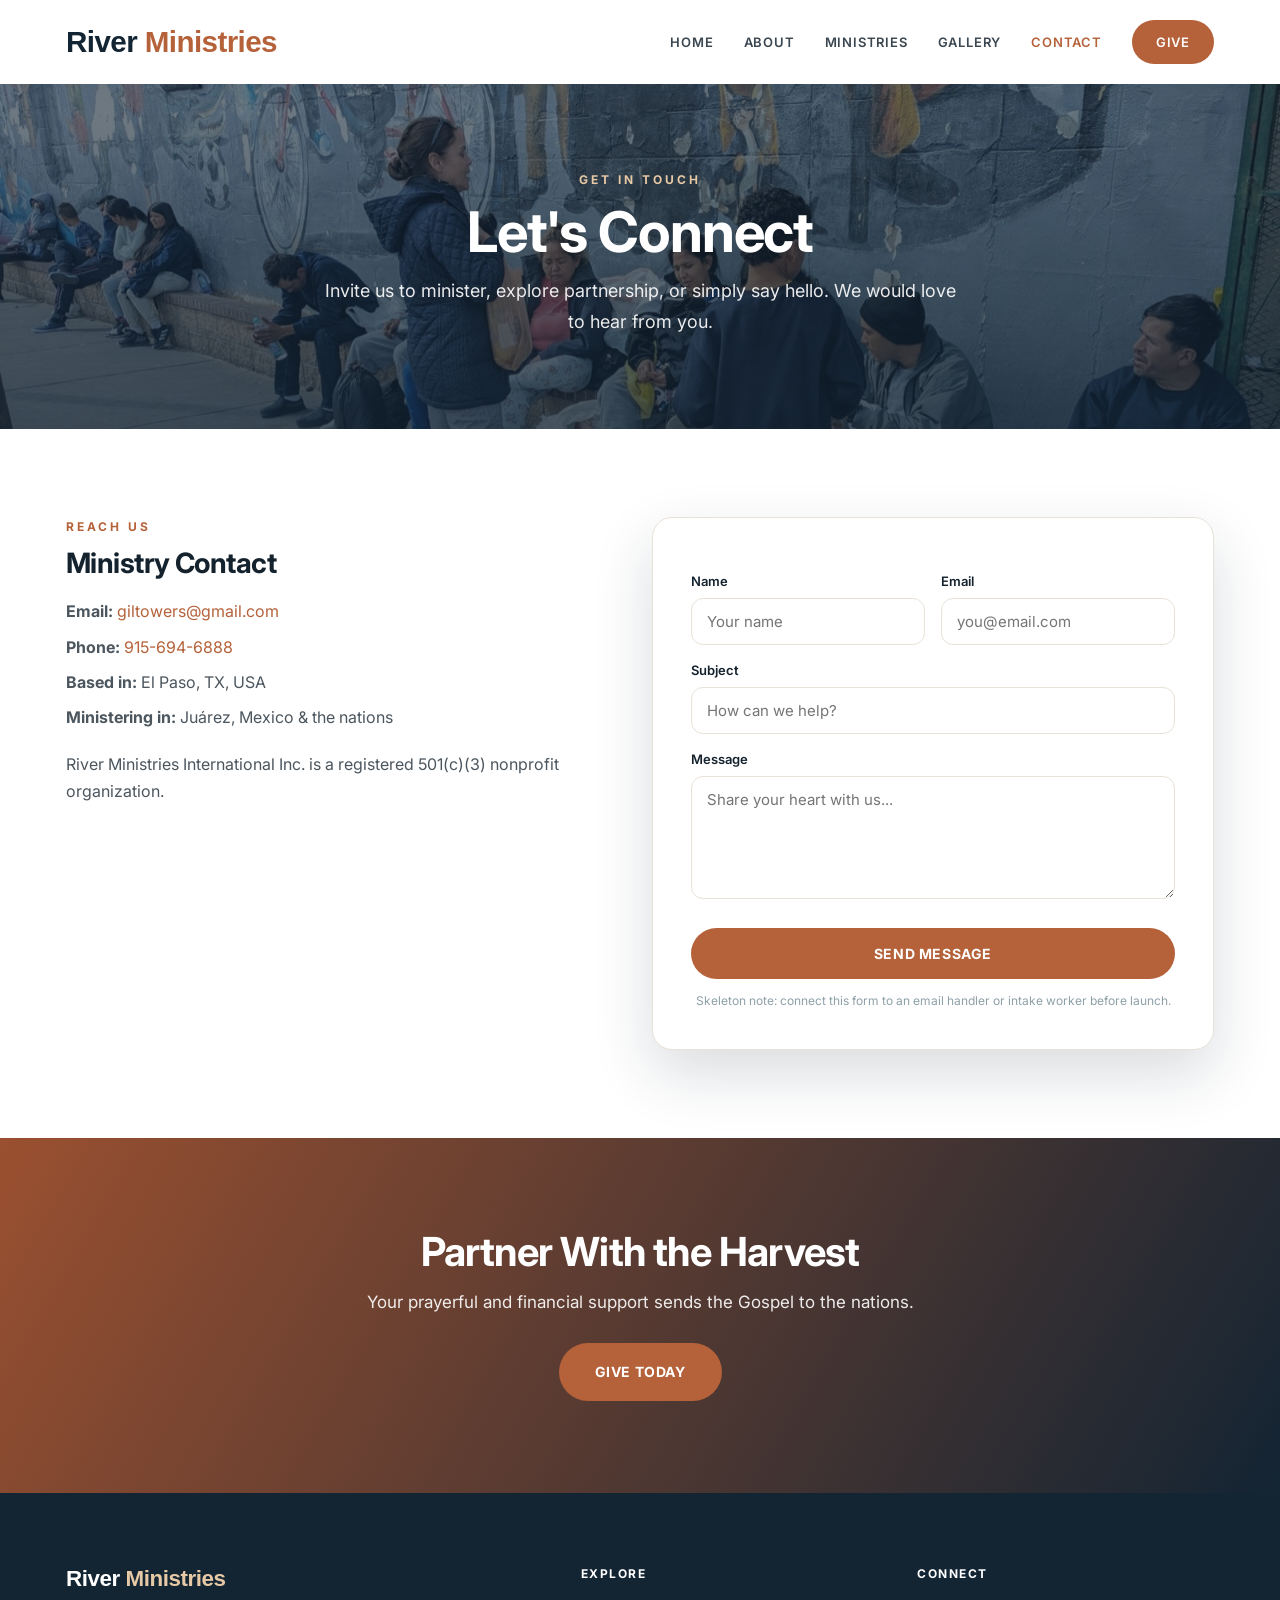
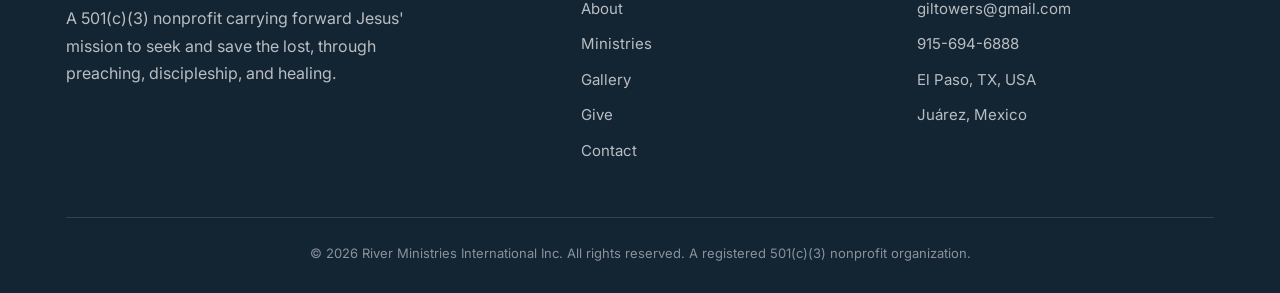
==== contact.html @ 870e4832 "Initial site: River Ministries International Six pages (home, about, ministries, gallery, give, cont" ====
<!DOCTYPE html>
<html lang="en">
<head>
  <meta charset="UTF-8">
  <meta name="viewport" content="width=device-width, initial-scale=1.0">
  <title>Contact | River Ministries International</title>
  <meta name="description" content="Reach River Ministries International to invite us to minister, partner with the work, or learn more. Based in El Paso, TX and Juárez, Mexico.">
  <link rel="preconnect" href="https://fonts.googleapis.com">
  <link href="https://fonts.googleapis.com/css2?family=Poppins:wght@500;600;700;800&family=Inter:wght@400;500;600;700&display=swap" rel="stylesheet">
  <link rel="stylesheet" href="css/style.css">
</head>
<body>
  <nav class="navbar">
    <div class="nav-inner">
      <a href="index.html" class="nav-logo">River<span> Ministries</span></a>
      <div class="nav-links">
        <a href="index.html">Home</a>
        <a href="about.html">About</a>
        <a href="ministries.html">Ministries</a>
        <a href="gallery.html">Gallery</a>
        <a href="contact.html" class="active">Contact</a>
        <a href="give.html" class="nav-cta">Give</a>
      </div>
      <button class="hamburger" aria-label="Menu"><span></span><span></span><span></span></button>
    </div>
  </nav>

  <header class="page-head has-photo" style="background-image:linear-gradient(rgba(19,36,51,.55),rgba(19,36,51,.78)),url('assets/img/street-evangelism-1.jpg');background-position:center 22%">
    <div class="wrap">
      <div class="eyebrow" style="color:var(--gold)">Get in Touch</div>
      <h1>Let's Connect</h1>
      <p>Invite us to minister, explore partnership, or simply say hello. We would love to hear from you.</p>
    </div>
  </header>

  <section class="section">
    <div class="wrap grid grid-2" style="align-items:start">
      <!-- contact info -->
      <div>
        <div class="eyebrow">Reach Us</div>
        <h2 style="font-size:28px;margin:10px 0 20px">Ministry Contact</h2>
        <p style="margin-bottom:8px"><strong>Email:</strong> <a href="mailto:giltowers@gmail.com">giltowers@gmail.com</a></p>
        <p style="margin-bottom:8px"><strong>Phone:</strong> <a href="tel:9156946888">915-694-6888</a></p>
        <p style="margin-bottom:8px"><strong>Based in:</strong> El Paso, TX, USA</p>
        <p style="margin-bottom:8px"><strong>Ministering in:</strong> Juárez, Mexico &amp; the nations</p>
        <p style="margin-top:20px">River Ministries International Inc. is a registered 501(c)(3) nonprofit organization.</p>
      </div>

      <!-- contact form (skeleton: wire action to email handler / worker) -->
      <form class="form" action="#" method="POST">
        <div class="row">
          <div>
            <label for="name">Name</label>
            <input id="name" name="name" type="text" required placeholder="Your name">
          </div>
          <div>
            <label for="email">Email</label>
            <input id="email" name="email" type="email" required placeholder="you@email.com">
          </div>
        </div>
        <label for="subject">Subject</label>
        <input id="subject" name="subject" type="text" placeholder="How can we help?">
        <label for="message">Message</label>
        <textarea id="message" name="message" rows="5" required placeholder="Share your heart with us..."></textarea>
        <button type="submit" class="btn btn-gold">Send Message</button>
        <p style="font-size:12px;text-align:center;margin-top:12px;color:#8ea0a8">Skeleton note: connect this form to an email handler or intake worker before launch.</p>
      </form>
    </div>
  </section>

  <section class="cta-band">
    <div class="wrap">
      <h2>Partner With the Harvest</h2>
      <p>Your prayerful and financial support sends the Gospel to the nations.</p>
      <a href="give.html" class="btn btn-gold">Give Today</a>
    </div>
  </section>

  <footer class="footer">
    <div class="wrap">
      <div class="footer-cols">
        <div>
          <h3>River<span> Ministries</span></h3>
          <p>A 501(c)(3) nonprofit carrying forward Jesus' mission to seek and save the lost, through preaching, discipleship, and healing.</p>
        </div>
        <div>
          <h4>Explore</h4>
          <a href="about.html">About</a>
          <a href="ministries.html">Ministries</a>
          <a href="gallery.html">Gallery</a>
          <a href="give.html">Give</a>
          <a href="contact.html">Contact</a>
        </div>
        <div>
          <h4>Connect</h4>
          <a href="mailto:giltowers@gmail.com">giltowers@gmail.com</a>
          <a href="tel:9156946888">915-694-6888</a>
          <a href="contact.html">El Paso, TX, USA</a>
          <a href="contact.html">Juárez, Mexico</a>
        </div>
      </div>
      <div class="footer-bottom">&copy; 2026 River Ministries International Inc. All rights reserved. A registered 501(c)(3) nonprofit organization.</div>
    </div>
  </footer>
  <script src="js/main.js"></script>
</body>
</html>
---- css/style.css ----
/* ===================================================================
   River Ministries International
   Architecture modeled on lifepointecc.com (Gil's reference):
   full-bleed photo hero + gathering times, alternating big-image
   sections, full-bleed statement band, journey-organized footer.
   Photo-forward by design. Colors via :root vars for easy tuning.
   =================================================================== */
:root{
  --navy:#132433;
  --navy-2:#1c3547;
  --clay:#b5623a;      /* warm accent */
  --clay-dk:#9a5030;
  --sand:#e7c9a6;      /* soft warm highlight */
  --ink:#14222e;
  --body:#4c565e;
  --bg:#ffffff;
  --bg-soft:#f6f2ec;
  --line:#e9e2d8;
  --wrap:1200px;
  --shadow:0 24px 60px rgba(19,36,51,0.16);
}
*{margin:0;padding:0;box-sizing:border-box}
html{scroll-behavior:smooth}
body{font-family:'Inter',-apple-system,Segoe UI,Roboto,sans-serif;color:var(--body);background:var(--bg);line-height:1.7;-webkit-font-smoothing:antialiased}
h1,h2,h3,h4{font-family:'Sora','Inter',sans-serif;color:var(--ink);line-height:1.1;font-weight:700;letter-spacing:-.02em}
a{color:var(--clay);text-decoration:none;transition:.2s}
img{max-width:100%;display:block}
.wrap{max-width:var(--wrap);margin:0 auto;padding:0 26px}
.kicker{font-family:'Inter',sans-serif;font-size:12px;font-weight:700;letter-spacing:3px;text-transform:uppercase;color:var(--clay)}

/* buttons */
.btn{display:inline-flex;align-items:center;gap:8px;padding:15px 34px;border-radius:999px;font-family:'Inter',sans-serif;
  font-weight:700;font-size:14px;letter-spacing:.6px;text-transform:uppercase;cursor:pointer;border:2px solid transparent;transition:.2s}
.btn-clay{background:var(--clay);color:#fff}
.btn-clay:hover{background:var(--clay-dk);color:#fff}
.btn-navy{background:var(--navy);color:#fff}
.btn-navy:hover{background:var(--navy-2);color:#fff}
.btn-ghost-light{background:transparent;border-color:rgba(255,255,255,.7);color:#fff}
.btn-ghost-light:hover{background:#fff;color:var(--navy)}
.btn-ghost{background:transparent;border-color:var(--navy);color:var(--navy)}
.btn-ghost:hover{background:var(--navy);color:#fff}

/* ---- navbar: transparent over hero, solid white on scroll ---- */
.navbar{position:fixed;top:0;left:0;right:0;z-index:60;transition:.3s}
.nav-inner{max-width:var(--wrap);margin:0 auto;padding:0 26px;height:84px;display:flex;align-items:center;justify-content:space-between;gap:2.5rem}
.nav-logo{font-family:'Sora',sans-serif;font-weight:800;font-size:1.85rem;letter-spacing:-.02em;color:#fff;white-space:nowrap}
.nav-logo span{color:var(--sand)}
.nav-links{display:flex;align-items:center;gap:30px}
.nav-links a{font-size:13px;font-weight:600;letter-spacing:.8px;text-transform:uppercase;color:rgba(255,255,255,.9)}
.nav-links a:hover,.nav-links a.active{color:var(--sand)}
.nav-links a.nav-cta{background:var(--clay);color:#fff;padding:11px 24px;border-radius:999px}
.nav-links a.nav-cta:hover{background:var(--clay-dk)}
.hamburger{display:none;flex-direction:column;gap:5px;background:none;border:0;cursor:pointer}
.hamburger span{width:26px;height:2px;background:#fff;transition:.3s}
/* scrolled state */
.navbar.scrolled{background:#fff;box-shadow:0 6px 24px rgba(19,36,51,.09)}
.navbar.scrolled .nav-logo{color:var(--navy)}
.navbar.scrolled .nav-logo span{color:var(--clay)}
.navbar.scrolled .nav-links a{color:#3a4650}
.navbar.scrolled .nav-links a:hover,.navbar.scrolled .nav-links a.active{color:var(--clay)}
.navbar.scrolled .nav-links a.nav-cta{color:#fff}
.navbar.scrolled .hamburger span{background:var(--navy)}

/* ---- full-bleed hero ---- */
.hero-full{position:relative;min-height:94vh;display:flex;align-items:center;text-align:center;color:#fff;
  background:linear-gradient(180deg,rgba(19,36,51,.45),rgba(19,36,51,.78)),linear-gradient(150deg,var(--navy),#20475a);
  background-size:cover;background-position:center}
/* Drop hero photo/still: add class="hero-full has-photo" + assets/img/hero.jpg */
.hero-full.has-photo{background-image:linear-gradient(180deg,rgba(19,36,51,.40),rgba(19,36,51,.80)),url('../assets/img/hero.jpg')}
.hero-full .wrap{width:100%;padding-top:110px;padding-bottom:70px}
.hero-full .kicker{color:var(--sand)}
.hero-full h1{color:#fff;font-size:clamp(44px,8vw,86px);font-weight:800;margin:18px 0 20px}
.hero-full .lead{max-width:660px;margin:0 auto 26px;font-size:20px;color:rgba(255,255,255,.92)}
.times{display:inline-flex;flex-wrap:wrap;gap:0;border:1px solid rgba(255,255,255,.35);border-radius:999px;overflow:hidden;margin-bottom:30px}
.times div{padding:12px 26px;font-family:'Sora',sans-serif;font-weight:600;font-size:14px;letter-spacing:1px;text-transform:uppercase;color:#fff;border-right:1px solid rgba(255,255,255,.25)}
.times div:last-child{border-right:0}
.scroll-hint{position:absolute;bottom:26px;left:50%;transform:translateX(-50%);color:rgba(255,255,255,.7);font-size:12px;letter-spacing:2px;text-transform:uppercase}

/* ---- alternating big-image feature rows ---- */
.feature{display:grid;grid-template-columns:1fr 1fr;align-items:stretch;min-height:520px}
.feature .media{background:center/cover no-repeat;min-height:420px;position:relative;display:flex;align-items:center;justify-content:center;color:#8a6a4a;font-size:13px;letter-spacing:1px;text-transform:uppercase;text-align:center;padding:24px}
.feature .media.ph{background:linear-gradient(135deg,#ead9c4,#dcc4a4);box-shadow:inset 0 0 0 1px rgba(154,80,48,.12)}
.feature .body{display:flex;flex-direction:column;justify-content:center;padding:76px 8% 76px 8%}
.feature.reverse .media{order:2}
.feature.reverse .body{order:1}
.feature.soft{background:var(--bg-soft)}
.feature .kicker{margin-bottom:14px}
.feature h2{font-size:clamp(28px,3.6vw,42px);margin-bottom:18px}
.feature p{font-size:17px;margin-bottom:14px}
.feature .btn{margin-top:16px;align-self:flex-start}

/* ---- full-bleed statement band ---- */
.band{position:relative;color:#fff;text-align:center;padding:110px 0;
  background:linear-gradient(rgba(19,36,51,.72),rgba(19,36,51,.82)),linear-gradient(120deg,var(--clay-dk),var(--navy));
  background-size:cover;background-position:center}
.band.has-photo{background-image:linear-gradient(rgba(19,36,51,.55),rgba(19,36,51,.72)),url('../assets/img/band.jpg')}
.band h2{color:#fff;font-size:clamp(28px,4.4vw,48px);max-width:820px;margin:0 auto 40px}
.band-nums{display:flex;justify-content:center;gap:64px;flex-wrap:wrap}
.band-nums div b{display:block;font-family:'Sora',sans-serif;font-weight:800;font-size:52px;color:var(--sand);line-height:1}
.band-nums div span{font-size:13px;letter-spacing:2px;text-transform:uppercase;color:rgba(255,255,255,.85)}

/* ---- connect / newsletter ---- */
.connect{background:var(--bg-soft);text-align:center;padding:92px 0}
.connect h2{font-size:clamp(26px,3.4vw,40px);margin-bottom:14px}
.connect p{max-width:560px;margin:0 auto 26px;font-size:17px}
.connect .socials{display:flex;gap:14px;justify-content:center;flex-wrap:wrap}

/* interior page banner (kept for other pages) */
.page-head{position:relative;color:#fff;text-align:center;padding:170px 0 92px;
  background:linear-gradient(rgba(19,36,51,.55),rgba(19,36,51,.8)),linear-gradient(150deg,var(--navy),#20475a);background-size:cover;background-position:center}
.page-head .kicker{color:var(--sand)}
.page-head h1{color:#fff;font-size:clamp(34px,5.5vw,56px);margin:12px 0 12px}
.page-head p{max-width:640px;margin:0 auto;color:rgba(255,255,255,.9);font-size:18px}

/* generic content section + prose (interior pages) */
.section{padding:88px 0}
.section-soft{background:var(--bg-soft)}
.prose{max-width:820px;margin:0 auto}
.prose h2{font-size:clamp(26px,3.4vw,38px);margin:0 0 18px}
.prose h3{font-size:22px;margin:32px 0 12px}
.prose p{margin-bottom:14px}

/* forms */
.form{max-width:660px;margin:0 auto;background:#fff;border:1px solid var(--line);border-radius:20px;padding:38px;box-shadow:var(--shadow)}
.form .row{display:grid;grid-template-columns:1fr 1fr;gap:16px}
.form label{display:block;font-size:13px;font-weight:600;color:var(--ink);margin:14px 0 6px}
.form input,.form textarea{width:100%;padding:13px 15px;border:1px solid var(--line);border-radius:12px;font-family:inherit;font-size:15px;color:var(--ink)}
.form input:focus,.form textarea:focus{outline:none;border-color:var(--clay)}
.form .btn{width:100%;justify-content:center;margin-top:20px}

/* give tiers (interior) */
.give-grid{display:grid;grid-template-columns:repeat(3,1fr);gap:20px}
.give-card{border:1px solid var(--line);border-radius:20px;padding:30px;text-align:center;background:#fff}
.give-card.feat{border-color:var(--clay);box-shadow:var(--shadow)}
.give-card .amt{font-family:'Sora',sans-serif;font-weight:800;font-size:36px;color:var(--navy);margin:6px 0}

/* gallery (interior) */
.gallery{display:grid;grid-template-columns:repeat(3,1fr);gap:14px}
.gallery .ph,.gallery img{aspect-ratio:4/3;object-fit:cover;border-radius:14px}
.gallery .ph{background:linear-gradient(135deg,#ead9c4,#dcc4a4);
  display:flex;align-items:center;justify-content:center;color:#8a6a4a;font-size:12px;text-align:center;padding:12px}
.gallery img{width:100%;height:100%;background:#e9e2d8;box-shadow:0 8px 24px rgba(19,36,51,.08)}

/* ---- footer hub ---- */
.footer{background:var(--navy);color:rgba(255,255,255,.7);padding:74px 0 28px}
.footer-top{display:grid;grid-template-columns:1.6fr 1fr 1fr 1fr;gap:40px;margin-bottom:44px}
.footer h3{color:#fff;font-family:'Sora',sans-serif;font-weight:800;font-size:1.4rem;margin-bottom:14px}
.footer h3 span{color:var(--sand)}
.footer .tag{max-width:320px;margin-bottom:18px}
.footer h4{color:#fff;font-size:12px;text-transform:uppercase;letter-spacing:1.5px;margin-bottom:16px}
.footer a{display:block;color:rgba(255,255,255,.7);margin-bottom:10px;font-size:15px}
.footer a:hover{color:var(--sand)}
.footer .ftimes{font-family:'Sora',sans-serif;color:#fff;font-weight:600;letter-spacing:1px}
.footer-bottom{border-top:1px solid rgba(255,255,255,.13);padding-top:24px;text-align:center;font-size:13px;color:rgba(255,255,255,.5)}

/* ===================================================================
   Interior pages (about / ministries): reconcile the earlier skeleton
   markup (.eyebrow/.split/.card/.grid/.cta-band/.btn-gold/.ic) with the
   re-skinned system. Additive only. --gold aliases the sand highlight.
   =================================================================== */
:root{--gold:#e7c9a6}
.eyebrow{font-family:'Inter',sans-serif;font-size:12px;font-weight:700;letter-spacing:3px;text-transform:uppercase;color:var(--clay)}

/* two-up image + text row */
.split{display:grid;grid-template-columns:1fr 1fr;gap:56px;align-items:center}
.split img,.split .ph{width:100%;aspect-ratio:4/5;object-fit:cover;border-radius:20px;box-shadow:var(--shadow)}
.split .ph{background:linear-gradient(135deg,#ead9c4,#dcc4a4);display:flex;align-items:center;justify-content:center;color:#8a6a4a;font-size:13px;text-align:center;padding:20px}

/* card grids */
.grid{display:grid;gap:24px}
.grid-2{grid-template-columns:repeat(2,1fr)}
.grid-3{grid-template-columns:repeat(3,1fr)}
.card{background:#fff;border:1px solid var(--line);border-radius:20px;padding:34px}
.section-soft .card{background:#fff}
.card h3{font-size:22px;margin-bottom:8px}
.card .ic{width:54px;height:54px;border-radius:14px;background:var(--bg-soft);display:flex;align-items:center;justify-content:center;font-size:26px;margin-bottom:16px}

/* gold button -> warm clay in the re-skin */
.btn-gold{background:var(--clay);color:#fff}
.btn-gold:hover{background:var(--clay-dk);color:#fff}

/* full-bleed call-to-action band */
.cta-band{position:relative;color:#fff;text-align:center;padding:92px 0;
  background:linear-gradient(120deg,var(--clay-dk),var(--navy))}
.cta-band h2{color:#fff;font-size:clamp(26px,3.6vw,40px);max-width:720px;margin:0 auto 14px}
.cta-band p{max-width:560px;margin:0 auto 26px;font-size:17px;color:rgba(255,255,255,.9)}

/* footer variant used on interior pages */
.footer-cols{display:grid;grid-template-columns:1.6fr 1fr 1fr;gap:40px;margin-bottom:44px}
.footer-cols p{max-width:340px}

@media(max-width:900px){
  .split{grid-template-columns:1fr;gap:32px}
  .grid-3{grid-template-columns:1fr 1fr}
  .footer-cols{grid-template-columns:1fr 1fr}
}
@media(max-width:640px){
  .grid-2,.grid-3,.footer-cols{grid-template-columns:1fr}
}

/* ---- responsive ---- */
@media(max-width:900px){
  .feature{grid-template-columns:1fr}
  .feature .media{min-height:300px;order:-1 !important}
  .feature .body{padding:52px 26px}
  .feature.reverse .media{order:-1}
  .give-grid,.gallery{grid-template-columns:repeat(2,1fr)}
  .footer-top{grid-template-columns:1fr 1fr}
  .band-nums{gap:40px}
}
@media(max-width:640px){
  .hamburger{display:flex}
  .nav-links{position:fixed;top:84px;right:-100%;width:82%;max-width:320px;height:calc(100vh - 84px);
    background:#fff;box-shadow:-8px 0 24px rgba(19,36,51,.12);flex-direction:column;align-items:flex-start;gap:8px;padding:28px;transition:right .3s}
  .nav-links.open{right:0}
  .nav-links a{width:100%;padding:10px 0;font-size:15px;color:#33414d !important}
  .times{flex-direction:column}
  .times div{border-right:0;border-bottom:1px solid rgba(255,255,255,.25);text-align:center}
  .give-grid,.gallery,.form .row,.footer-top{grid-template-columns:1fr}
  .section{padding:58px 0}
  .band-nums{gap:28px}
}
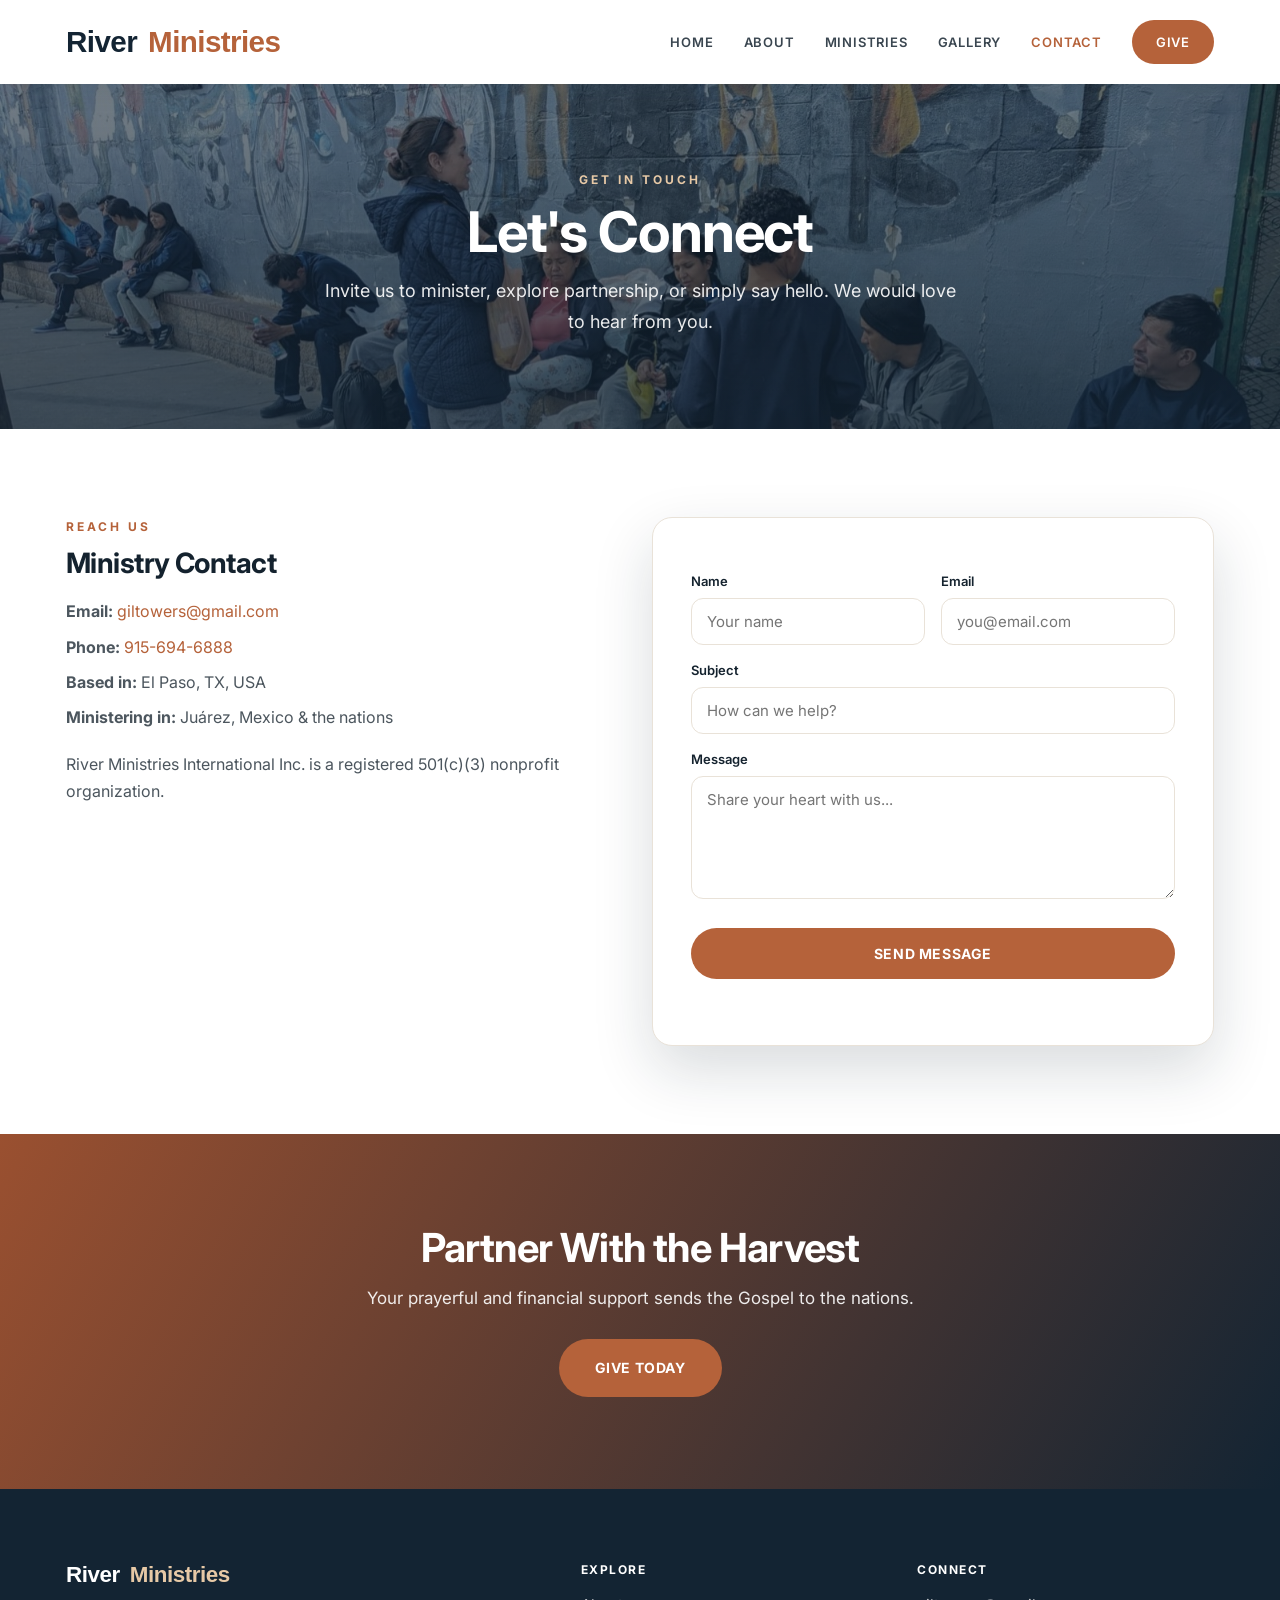
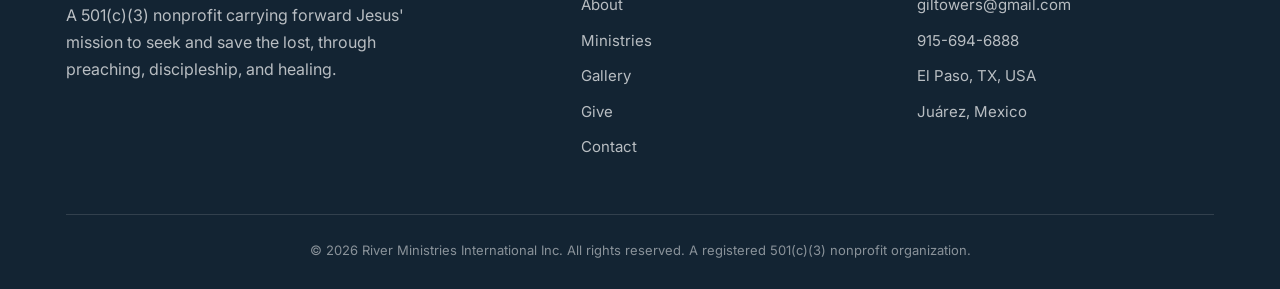
==== commit fd81dee4: "Wire the contact form to Gil's email through FormSubmit Co-Authored-By: Claude Opus 5.5 <noreply@ant" ====
--- a/contact.html
+++ b/contact.html
@@ -46,8 +46,8 @@
         <p style="margin-top:20px">River Ministries International Inc. is a registered 501(c)(3) nonprofit organization.</p>
       </div>
 
-      <!-- contact form (skeleton: wire action to email handler / worker) -->
-      <form class="form" action="#" method="POST">
+      <!-- Emailed to Gil through FormSubmit; the first message needs his one-time "Activate Form" click. -->
+      <form class="form" action="#" method="POST" data-form>
         <div class="row">
           <div>
             <label for="name">Name</label>
@@ -62,8 +62,9 @@
         <input id="subject" name="subject" type="text" placeholder="How can we help?">
         <label for="message">Message</label>
         <textarea id="message" name="message" rows="5" required placeholder="Share your heart with us..."></textarea>
+        <input type="text" name="_honey" class="hp" tabindex="-1" autocomplete="off" aria-hidden="true">
         <button type="submit" class="btn btn-gold">Send Message</button>
-        <p style="font-size:12px;text-align:center;margin-top:12px;color:#8ea0a8">Skeleton note: connect this form to an email handler or intake worker before launch.</p>
+        <p class="form-status" role="status" aria-live="polite"></p>
       </form>
     </div>
   </section>
--- a/css/style.css
+++ b/css/style.css
@@ -220,3 +220,21 @@
   .section{padding:58px 0}
   .band-nums{gap:28px}
 }
+
+/* ---- brand mark (logo) ---- */
+.nav-logo{display:flex;align-items:center;gap:11px}
+.logo-mark{height:44px;width:auto;display:block;flex:none}
+.logo-dark{display:none}
+.navbar.scrolled .logo-light{display:none}
+.navbar.scrolled .logo-dark{display:block}
+.nav-word{font-size:1.5rem;line-height:1}
+.footer h3{display:flex;align-items:center;gap:10px}
+.foot-mark{height:36px;width:auto;flex:none}
+@media(max-width:760px){
+  .logo-mark{height:36px}
+  .nav-word{font-size:1.2rem}
+}
+.hp{position:absolute;left:-9999px;width:1px;height:1px;opacity:0}
+.form-status{font-size:14px;text-align:center;margin-top:12px;min-height:1.2em}
+.form-status.ok{color:#2e7d4f}
+.form-status.err{color:#b3261e}
